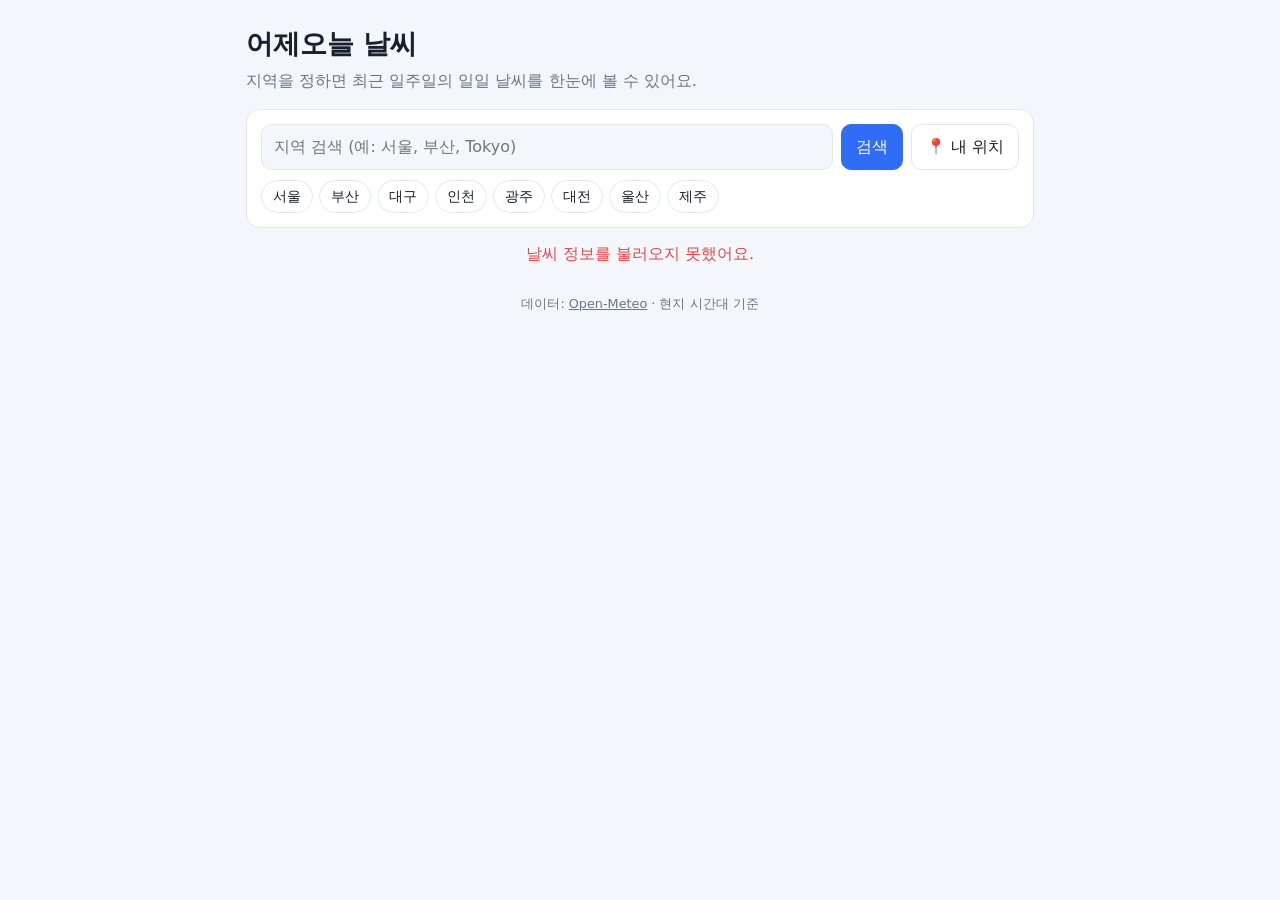
==== index.html @ 9293ef8f "Add daily weather web app (region search, last 3/7 days) Co-Authored-By: Claude Sonnet 5.5 <noreply@" ====
<!doctype html>
<html lang="ko">
<head>
<meta charset="utf-8">
<meta name="viewport" content="width=device-width, initial-scale=1">
<title>어제오늘 날씨</title>
<link rel="stylesheet" href="style.css">
</head>
<body>
<main>
  <header>
    <h1>어제오늘 날씨</h1>
    <p class="sub">지역을 정하면 최근 일주일의 일일 날씨를 한눈에 볼 수 있어요.</p>
  </header>

  <section class="card search">
    <form id="searchForm" autocomplete="off">
      <input id="q" type="search" placeholder="지역 검색 (예: 서울, 부산, Tokyo)" aria-label="지역 검색">
      <button type="submit">검색</button>
      <button type="button" id="geoBtn" title="현재 위치 사용">📍 내 위치</button>
    </form>
    <ul id="results" class="results" hidden></ul>
    <div class="chips" id="presets"></div>
  </section>

  <section id="status" class="status" role="status"></section>

  <section id="view" hidden>
    <div class="head">
      <div>
        <h2 id="place"></h2>
        <p class="muted" id="range"></p>
      </div>
      <div class="seg" role="group" aria-label="기간">
        <button data-days="3">최근 3일</button>
        <button data-days="7" class="on">최근 7일</button>
      </div>
    </div>

    <div class="card chart"><svg id="chart" viewBox="0 0 640 220" role="img" aria-label="일별 기온 그래프"></svg>
      <div class="legend"><span class="hi">● 최고</span><span class="lo">● 최저</span><span class="rain">▮ 강수량</span></div>
    </div>

    <div id="days" class="days"></div>
  </section>

  <footer>데이터: <a href="https://open-meteo.com/" target="_blank" rel="noopener">Open-Meteo</a> · 현지 시간대 기준</footer>
</main>
<script src="app.js"></script>
</body>
</html>
---- style.css ----
:root{--bg:#f3f6fb;--card:#fff;--text:#18202e;--muted:#6b7686;--line:#e3e8f0;--accent:#2f6df6;--hi:#e5484d;--lo:#2f6df6;--rain:#7aa7ff}
@media (prefers-color-scheme:dark){:root{--bg:#0e131b;--card:#171e29;--text:#e8edf4;--muted:#93a0b2;--line:#263041;--accent:#6b97ff;--hi:#ff6b70;--lo:#6b97ff;--rain:#3d5fa8}}
*{box-sizing:border-box}
body{margin:0;background:var(--bg);color:var(--text);font:16px/1.5 -apple-system,"Apple SD Gothic Neo","Noto Sans KR",system-ui,sans-serif}
main{max-width:820px;margin:0 auto;padding:24px 16px 40px}
h1{margin:0;font-size:1.7rem}h2{margin:0;font-size:1.3rem}
.sub,.muted{color:var(--muted);margin:.25rem 0 0}
.card{background:var(--card);border:1px solid var(--line);border-radius:14px;padding:14px;margin-top:16px}
form{display:flex;gap:8px;flex-wrap:wrap}
input{flex:1 1 200px;padding:10px 12px;border:1px solid var(--line);border-radius:10px;background:var(--bg);color:var(--text);font:inherit}
button{font:inherit;padding:10px 14px;border:1px solid var(--line);border-radius:10px;background:var(--card);color:var(--text);cursor:pointer}
button[type=submit]{background:var(--accent);border-color:var(--accent);color:#fff}
button:focus-visible,input:focus-visible{outline:2px solid var(--accent);outline-offset:2px}
.results{list-style:none;margin:10px 0 0;padding:0;border:1px solid var(--line);border-radius:10px;overflow:hidden}
.results li button{width:100%;text-align:left;border:0;border-radius:0;border-bottom:1px solid var(--line)}
.results li:last-child button{border-bottom:0}
.chips{display:flex;gap:6px;flex-wrap:wrap;margin-top:10px}
.chips button{padding:5px 11px;border-radius:99px;font-size:.88rem}
.status{min-height:1.5em;margin-top:14px;color:var(--muted);text-align:center}
.status.err{color:var(--hi)}
.head{display:flex;justify-content:space-between;align-items:flex-end;gap:10px;flex-wrap:wrap;margin-top:8px}
.seg{display:flex}.seg button{border-radius:0}.seg button:first-child{border-radius:10px 0 0 10px}.seg button:last-child{border-radius:0 10px 10px 0;border-left:0}
.seg .on{background:var(--accent);border-color:var(--accent);color:#fff}
.chart svg{width:100%;height:auto;display:block}
.legend{display:flex;gap:14px;justify-content:center;font-size:.82rem;color:var(--muted)}
.legend .hi{color:var(--hi)}.legend .lo{color:var(--lo)}.legend .rain{color:var(--rain)}
.days{display:grid;grid-template-columns:repeat(auto-fill,minmax(150px,1fr));gap:10px;margin-top:16px}
.day{background:var(--card);border:1px solid var(--line);border-radius:14px;padding:12px;text-align:center}
.day.today{border-color:var(--accent);box-shadow:0 0 0 1px var(--accent)}
.day .d{font-weight:600}.day .tag{font-size:.78rem;color:var(--muted)}
.day .ico{font-size:2.2rem;line-height:1.3}
.day .t{font-size:1.1rem}.day .t b{color:var(--hi)}.day .t span{color:var(--lo)}
.day .m{font-size:.82rem;color:var(--muted)}
footer{margin-top:28px;text-align:center;font-size:.8rem;color:var(--muted)}
footer a{color:inherit}
svg text{fill:var(--muted);font-size:11px}
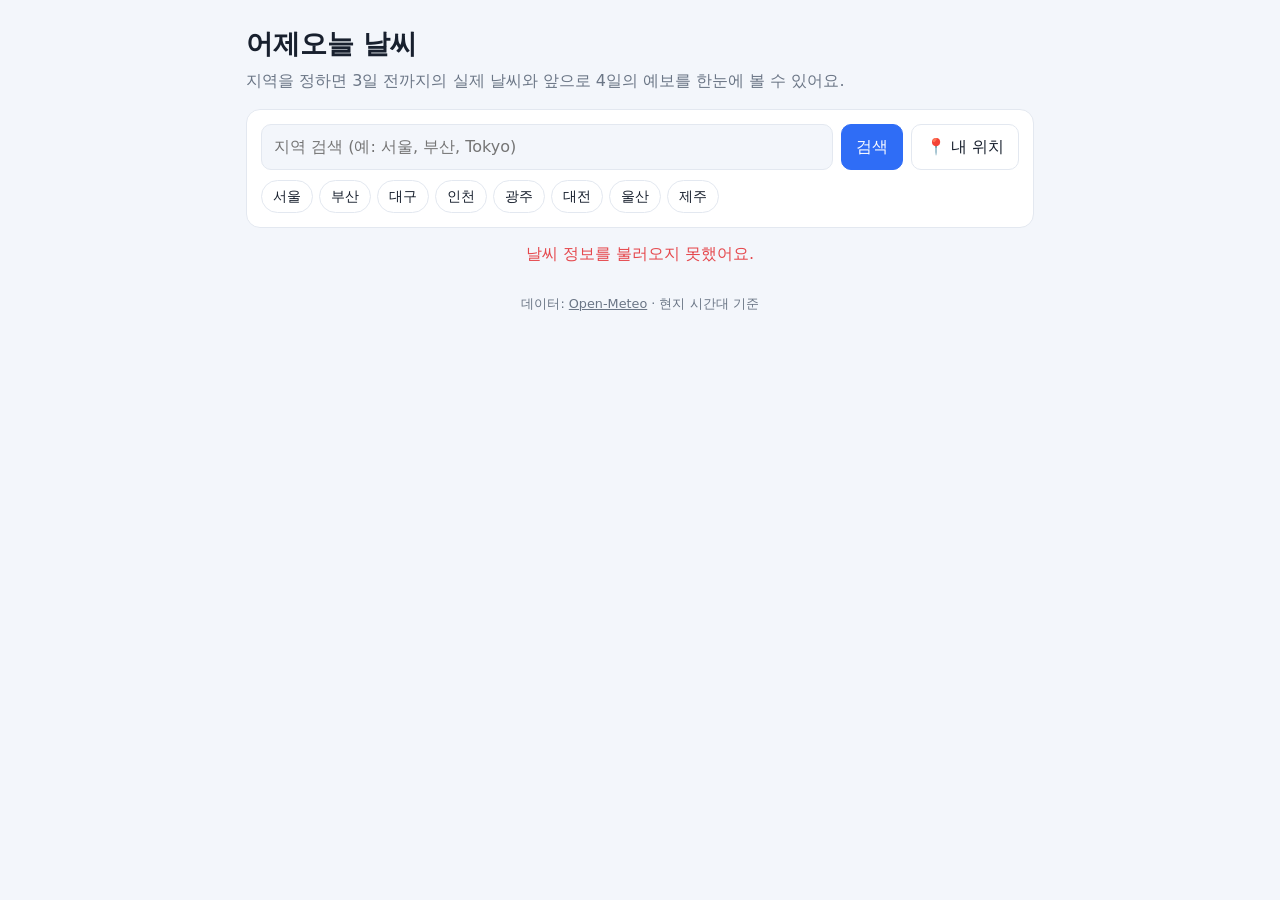
==== commit b6e5e301: "Show 3 days of actuals + today, plus 4-day forecast Co-Authored-By: Claude Sonnet 5.5 <noreply@anthr" ====
--- a/index.html
+++ b/index.html
@@ -10,7 +10,7 @@
 <main>
   <header>
     <h1>어제오늘 날씨</h1>
-    <p class="sub">지역을 정하면 최근 일주일의 일일 날씨를 한눈에 볼 수 있어요.</p>
+    <p class="sub">지역을 정하면 3일 전까지의 실제 날씨와 앞으로 4일의 예보를 한눈에 볼 수 있어요.</p>
   </header>
 
   <section class="card search">
@@ -31,14 +31,10 @@
         <h2 id="place"></h2>
         <p class="muted" id="range"></p>
       </div>
-      <div class="seg" role="group" aria-label="기간">
-        <button data-days="3">최근 3일</button>
-        <button data-days="7" class="on">최근 7일</button>
-      </div>
     </div>
 
     <div class="card chart"><svg id="chart" viewBox="0 0 640 220" role="img" aria-label="일별 기온 그래프"></svg>
-      <div class="legend"><span class="hi">● 최고</span><span class="lo">● 최저</span><span class="rain">▮ 강수량</span></div>
+      <div class="legend"><span class="hi">● 최고</span><span class="lo">● 최저</span><span class="rain">▮ 강수량</span><span>▨ 예보</span></div>
     </div>
 
     <div id="days" class="days"></div>
--- a/style.css
+++ b/style.css
@@ -34,3 +34,5 @@
 footer{margin-top:28px;text-align:center;font-size:.8rem;color:var(--muted)}
 footer a{color:inherit}
 svg text{fill:var(--muted);font-size:11px}
+
+.day.fc{background:color-mix(in srgb,var(--accent) 7%,var(--card));border-style:dashed}
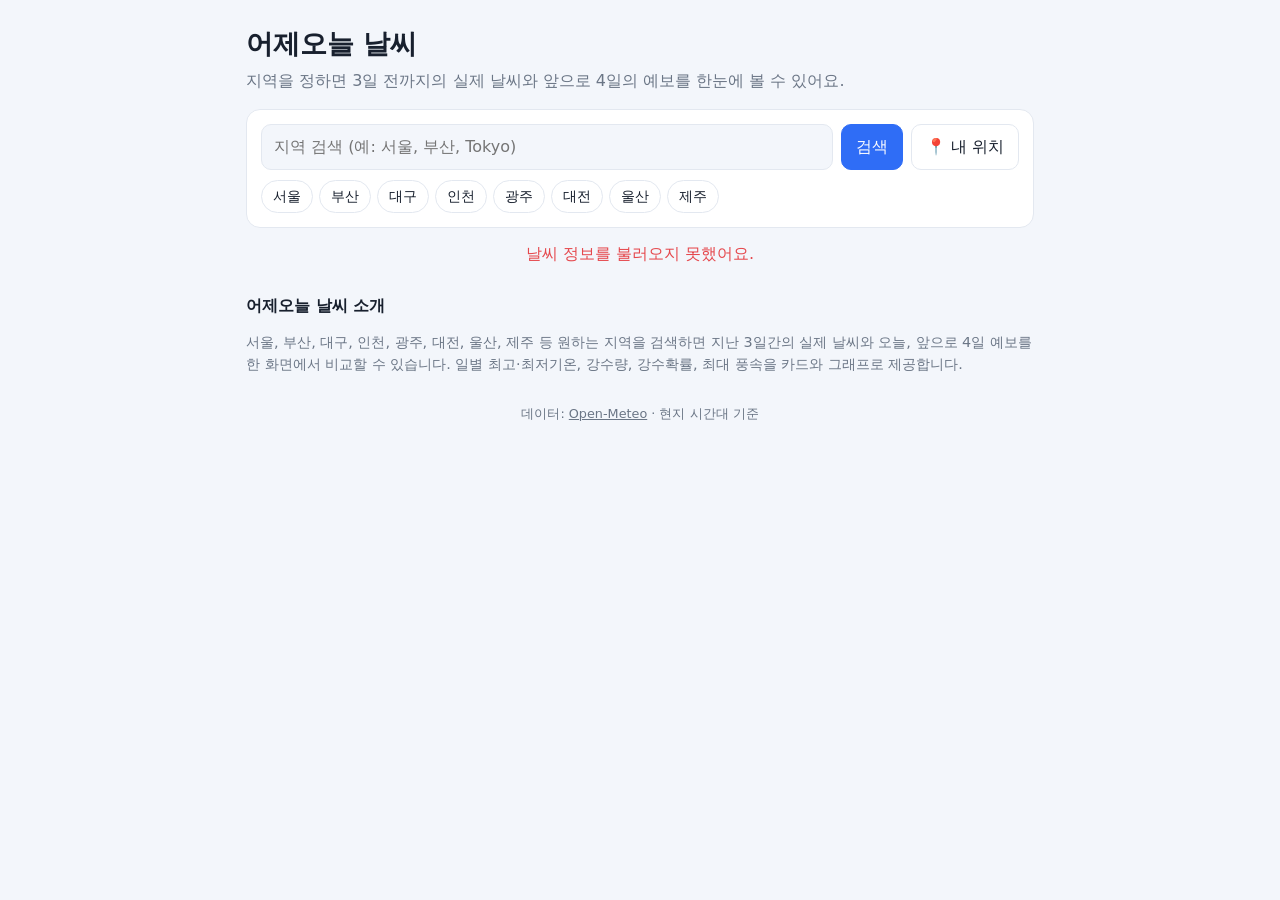
==== commit a4fe6903: "Add SEO: meta/OG/JSON-LD, robots, sitemap, icons Co-Authored-By: Claude Sonnet 5.5 <noreply@anthropi" ====
--- a/index.html
+++ b/index.html
@@ -3,7 +3,23 @@
 <head>
 <meta charset="utf-8">
 <meta name="viewport" content="width=device-width, initial-scale=1">
-<title>어제오늘 날씨</title>
+<title>어제오늘 날씨 - 지역별 최근 3일 실제 날씨와 4일 예보</title>
+<meta name="description" content="지역을 검색하면 3일 전부터 오늘까지의 실제 날씨와 앞으로 4일 예보를 기온·강수량·바람 그래프로 한눈에 확인하세요. 기상청 모델 기반, 가입 불필요.">
+<meta name="keywords" content="날씨, 지난 날씨, 어제 날씨, 주간 날씨, 일주일 날씨, 일기예보, 지역별 날씨, 기온, 강수량">
+<meta name="theme-color" content="#2f6df6">
+<link rel="canonical" href="https://subjobway22-rgb.github.io/Yesterday-Today/">
+<link rel="icon" href="icon.svg" type="image/svg+xml">
+<meta property="og:type" content="website">
+<meta property="og:locale" content="ko_KR">
+<meta property="og:site_name" content="어제오늘 날씨">
+<meta property="og:title" content="어제오늘 날씨 - 최근 3일 실제 날씨와 4일 예보">
+<meta property="og:description" content="지역별 일일 날씨를 지난 3일부터 앞으로 4일까지 한눈에.">
+<meta property="og:url" content="https://subjobway22-rgb.github.io/Yesterday-Today/">
+<meta property="og:image" content="https://subjobway22-rgb.github.io/Yesterday-Today/og.svg">
+<meta name="twitter:card" content="summary">
+<meta name="twitter:title" content="어제오늘 날씨">
+<meta name="twitter:description" content="지역별 일일 날씨를 지난 3일부터 앞으로 4일까지 한눈에.">
+<script type="application/ld+json">{"@context":"https://schema.org","@type":"WebApplication","name":"어제오늘 날씨","url":"https://subjobway22-rgb.github.io/Yesterday-Today/","inLanguage":"ko","applicationCategory":"WeatherApplication","operatingSystem":"Any","offers":{"@type":"Offer","price":"0","priceCurrency":"KRW"},"description":"지역별 최근 3일 실제 날씨와 4일 예보를 보여주는 무료 웹앱"}</script>
 <link rel="stylesheet" href="style.css">
 </head>
 <body>
@@ -40,6 +56,12 @@
     <div id="days" class="days"></div>
   </section>
 
+  <section class="about">
+    <h2>어제오늘 날씨 소개</h2>
+    <p>서울, 부산, 대구, 인천, 광주, 대전, 울산, 제주 등 원하는 지역을 검색하면 지난 3일간의 실제 날씨와 오늘, 앞으로 4일 예보를 한 화면에서 비교할 수 있습니다. 일별 최고·최저기온, 강수량, 강수확률, 최대 풍속을 카드와 그래프로 제공합니다.</p>
+    <noscript><p>이 서비스는 JavaScript가 필요합니다. 브라우저에서 JavaScript를 켜주세요.</p></noscript>
+  </section>
+
   <footer>데이터: <a href="https://open-meteo.com/" target="_blank" rel="noopener">Open-Meteo</a> · 현지 시간대 기준</footer>
 </main>
 <script src="app.js"></script>
--- a/style.css
+++ b/style.css
@@ -36,3 +36,5 @@
 svg text{fill:var(--muted);font-size:11px}
 
 .day.fc{background:color-mix(in srgb,var(--accent) 7%,var(--card));border-style:dashed}
+
+.about{margin-top:28px;color:var(--muted);font-size:.9rem}.about h2{font-size:1rem;color:var(--text)}
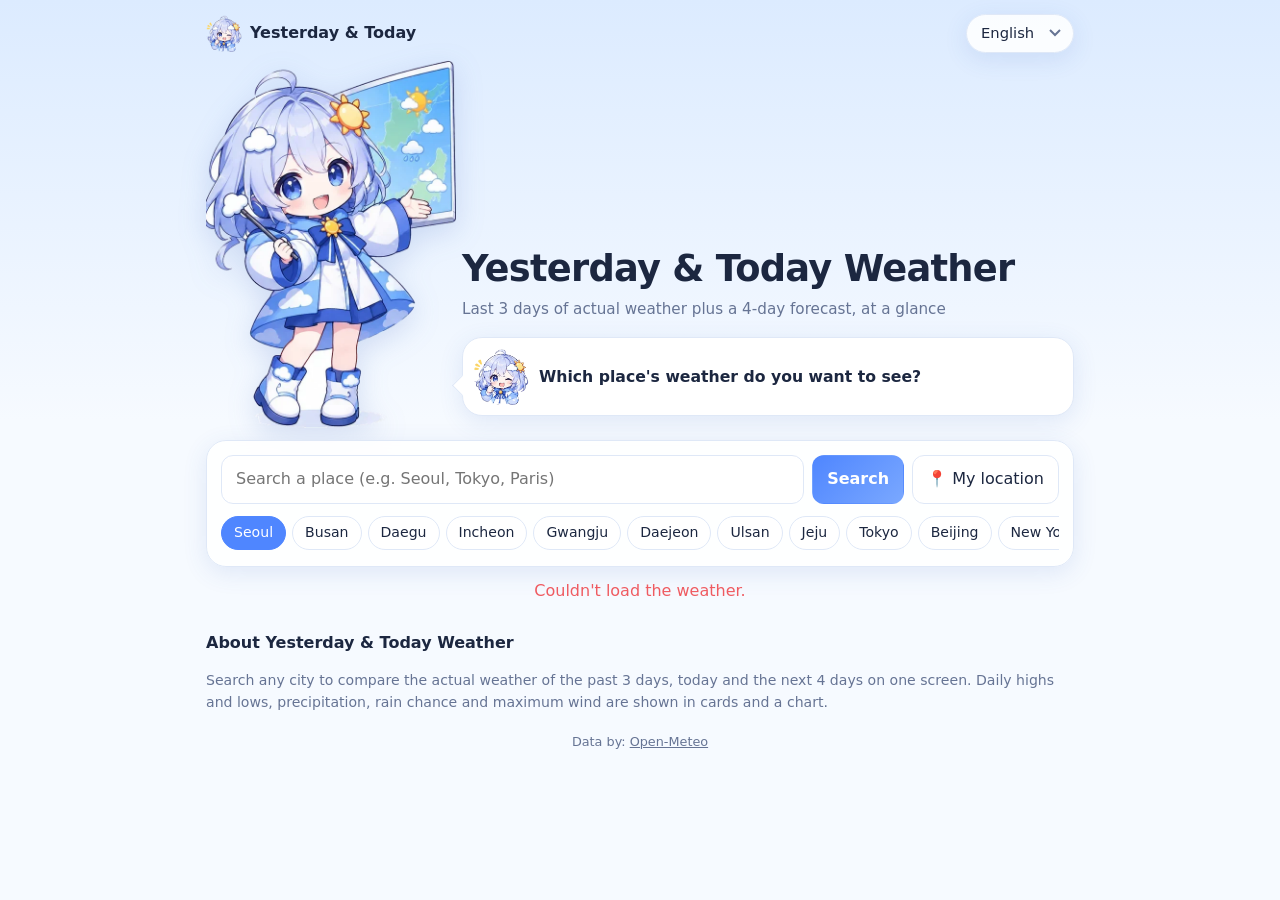
==== commit 365b99f2: "Redesign UI with mascot, i18n (ko/en/ja/zh), faster loading with caching Co-Authored-By: Claude Sonn" ====
--- a/index.html
+++ b/index.html
@@ -5,35 +5,60 @@
 <meta name="viewport" content="width=device-width, initial-scale=1">
 <title>어제오늘 날씨 - 지역별 최근 3일 실제 날씨와 4일 예보</title>
 <meta name="description" content="지역을 검색하면 3일 전부터 오늘까지의 실제 날씨와 앞으로 4일 예보를 기온·강수량·바람 그래프로 한눈에 확인하세요. 기상청 모델 기반, 가입 불필요.">
-<meta name="keywords" content="날씨, 지난 날씨, 어제 날씨, 주간 날씨, 일주일 날씨, 일기예보, 지역별 날씨, 기온, 강수량">
-<meta name="theme-color" content="#2f6df6">
+<meta name="keywords" content="날씨, 지난 날씨, 어제 날씨, 주간 날씨, 일주일 날씨, 일기예보, 지역별 날씨, 기온, 강수량, weather, 天気, 天气">
+<meta name="theme-color" content="#4f86ff">
 <link rel="canonical" href="https://subjobway22-rgb.github.io/Yesterday-Today/">
 <link rel="icon" href="icon.svg" type="image/svg+xml">
+<link rel="icon" href="favicon.ico" sizes="any">
+<link rel="icon" href="favicon-32.png" type="image/png" sizes="32x32">
+<link rel="apple-touch-icon" href="apple-touch-icon.png">
+<link rel="manifest" href="manifest.webmanifest">
 <meta property="og:type" content="website">
 <meta property="og:locale" content="ko_KR">
 <meta property="og:site_name" content="어제오늘 날씨">
 <meta property="og:title" content="어제오늘 날씨 - 최근 3일 실제 날씨와 4일 예보">
 <meta property="og:description" content="지역별 일일 날씨를 지난 3일부터 앞으로 4일까지 한눈에.">
 <meta property="og:url" content="https://subjobway22-rgb.github.io/Yesterday-Today/">
-<meta property="og:image" content="https://subjobway22-rgb.github.io/Yesterday-Today/og.svg">
-<meta name="twitter:card" content="summary">
+<meta property="og:image" content="https://subjobway22-rgb.github.io/Yesterday-Today/og.png">
+<meta property="og:image:width" content="1200">
+<meta property="og:image:height" content="630">
+<meta property="og:image:alt" content="어제오늘 날씨 - 최근 3일 실제 날씨와 4일 예보">
+<meta name="twitter:card" content="summary_large_image">
 <meta name="twitter:title" content="어제오늘 날씨">
 <meta name="twitter:description" content="지역별 일일 날씨를 지난 3일부터 앞으로 4일까지 한눈에.">
-<script type="application/ld+json">{"@context":"https://schema.org","@type":"WebApplication","name":"어제오늘 날씨","url":"https://subjobway22-rgb.github.io/Yesterday-Today/","inLanguage":"ko","applicationCategory":"WeatherApplication","operatingSystem":"Any","offers":{"@type":"Offer","price":"0","priceCurrency":"KRW"},"description":"지역별 최근 3일 실제 날씨와 4일 예보를 보여주는 무료 웹앱"}</script>
+<meta name="twitter:image" content="https://subjobway22-rgb.github.io/Yesterday-Today/og.png">
+<script type="application/ld+json">{"@context":"https://schema.org","@type":"WebApplication","name":"어제오늘 날씨","url":"https://subjobway22-rgb.github.io/Yesterday-Today/","inLanguage":["ko","en","ja","zh-CN"],"applicationCategory":"WeatherApplication","operatingSystem":"Any","offers":{"@type":"Offer","price":"0","priceCurrency":"KRW"},"description":"지역별 최근 3일 실제 날씨와 4일 예보를 보여주는 무료 웹앱"}</script>
+<link rel="preconnect" href="https://api.open-meteo.com" crossorigin>
+<link rel="dns-prefetch" href="https://geocoding-api.open-meteo.com">
+<link rel="preload" as="image" href="img/mascot.webp" type="image/webp">
 <link rel="stylesheet" href="style.css">
 </head>
 <body>
+<div class="sky" aria-hidden="true"><img src="img/i-cloud.webp" class="c1" alt="" width="96" height="73"><img src="img/i-cloud.webp" class="c2" alt="" width="96" height="73"></div>
 <main>
-  <header>
-    <h1>어제오늘 날씨</h1>
-    <p class="sub">지역을 정하면 3일 전까지의 실제 날씨와 앞으로 4일의 예보를 한눈에 볼 수 있어요.</p>
+  <nav class="top">
+    <a class="brand" href="./"><img src="img/face-wink.webp" alt="" width="36" height="37"><span data-i18n="site">어제오늘 날씨</span></a>
+    <label class="lang"><span class="sr" data-i18n="langLabel">언어</span>
+      <select id="lang" aria-label="Language">
+        <option value="ko">한국어</option><option value="en">English</option><option value="ja">日本語</option><option value="zh">简体中文</option>
+      </select>
+    </label>
+  </nav>
+
+  <header class="hero">
+    <img class="mascot" src="img/mascot.webp" alt="" width="520" height="772" fetchpriority="high">
+    <div class="hero-text">
+      <h1 data-i18n="h1">어제오늘 날씨</h1>
+      <p class="sub" data-i18n="sub">3일 전까지의 실제 날씨와 앞으로 4일의 예보를 한눈에</p>
+      <div class="bubble" aria-live="polite"><img id="face" src="img/face-wink.webp" alt="" width="200" height="203"><p id="say" data-i18n="hello">어느 지역 날씨가 궁금해요?</p></div>
+    </div>
   </header>
 
   <section class="card search">
     <form id="searchForm" autocomplete="off">
-      <input id="q" type="search" placeholder="지역 검색 (예: 서울, 부산, Tokyo)" aria-label="지역 검색">
-      <button type="submit">검색</button>
-      <button type="button" id="geoBtn" title="현재 위치 사용">📍 내 위치</button>
+      <input id="q" type="search" data-i18n-ph="ph" placeholder="지역 검색 (예: 서울, 부산, Tokyo)" aria-label="search">
+      <button type="submit" class="primary" data-i18n="go">검색</button>
+      <button type="button" id="geoBtn" data-i18n="myLoc">📍 내 위치</button>
     </form>
     <ul id="results" class="results" hidden></ul>
     <div class="chips" id="presets"></div>
@@ -43,27 +68,24 @@
 
   <section id="view" hidden>
     <div class="head">
-      <div>
-        <h2 id="place"></h2>
-        <p class="muted" id="range"></p>
-      </div>
+      <h2 id="place"></h2>
+      <p class="muted" id="range"></p>
     </div>
-
-    <div class="card chart"><svg id="chart" viewBox="0 0 640 220" role="img" aria-label="일별 기온 그래프"></svg>
-      <div class="legend"><span class="hi">● 최고</span><span class="lo">● 최저</span><span class="rain">▮ 강수량</span><span>▨ 예보</span></div>
+    <div class="card chart"><svg id="chart" viewBox="0 0 640 230" role="img"></svg>
+      <div class="legend"><span class="hi">● <i data-i18n="hi">최고</i></span><span class="lo">● <i data-i18n="lo">최저</i></span><span class="rain">▮ <i data-i18n="rain">강수량</i></span><span class="fc">▨ <i data-i18n="fcst">예보</i></span></div>
     </div>
-
     <div id="days" class="days"></div>
   </section>
 
   <section class="about">
-    <h2>어제오늘 날씨 소개</h2>
-    <p>서울, 부산, 대구, 인천, 광주, 대전, 울산, 제주 등 원하는 지역을 검색하면 지난 3일간의 실제 날씨와 오늘, 앞으로 4일 예보를 한 화면에서 비교할 수 있습니다. 일별 최고·최저기온, 강수량, 강수확률, 최대 풍속을 카드와 그래프로 제공합니다.</p>
-    <noscript><p>이 서비스는 JavaScript가 필요합니다. 브라우저에서 JavaScript를 켜주세요.</p></noscript>
+    <h2 data-i18n="aboutT">어제오늘 날씨 소개</h2>
+    <p data-i18n="aboutB">서울, 부산, 대구, 인천, 광주, 대전, 울산, 제주 등 원하는 지역을 검색하면 지난 3일간의 실제 날씨와 오늘, 앞으로 4일 예보를 한 화면에서 비교할 수 있습니다. 일별 최고·최저기온, 강수량, 강수확률, 최대 풍속을 카드와 그래프로 제공합니다.</p>
+    <noscript><p>이 서비스는 JavaScript가 필요합니다. Please enable JavaScript.</p></noscript>
   </section>
 
-  <footer>데이터: <a href="https://open-meteo.com/" target="_blank" rel="noopener">Open-Meteo</a> · 현지 시간대 기준</footer>
+  <footer><span data-i18n="foot">데이터</span>: <a href="https://open-meteo.com/" target="_blank" rel="noopener">Open-Meteo</a></footer>
 </main>
-<script src="app.js"></script>
+<script src="i18n.js" defer></script>
+<script src="app.js" defer></script>
 </body>
 </html>
--- a/style.css
+++ b/style.css
@@ -1,40 +1,81 @@
-:root{--bg:#f3f6fb;--card:#fff;--text:#18202e;--muted:#6b7686;--line:#e3e8f0;--accent:#2f6df6;--hi:#e5484d;--lo:#2f6df6;--rain:#7aa7ff}
-@media (prefers-color-scheme:dark){:root{--bg:#0e131b;--card:#171e29;--text:#e8edf4;--muted:#93a0b2;--line:#263041;--accent:#6b97ff;--hi:#ff6b70;--lo:#6b97ff;--rain:#3d5fa8}}
+:root{--bg1:#dcebff;--bg2:#f6faff;--card:rgba(255,255,255,.86);--solid:#fff;--text:#1c2740;--muted:#667494;--line:#dfe8f7;--accent:#4f86ff;--accent2:#7aa8ff;--hi:#ef5b61;--lo:#4f86ff;--rain:#8db4ff;--shadow:0 6px 24px rgba(60,100,190,.12)}
+@media (prefers-color-scheme:dark){:root{--bg1:#101a33;--bg2:#0b1222;--card:rgba(25,36,64,.86);--solid:#1a2543;--text:#e9eefb;--muted:#9aa9c7;--line:#2a3a5f;--accent:#7aa5ff;--accent2:#4f86ff;--hi:#ff7479;--lo:#7aa5ff;--rain:#41609e;--shadow:0 6px 24px rgba(0,0,0,.35)}}
 *{box-sizing:border-box}
-body{margin:0;background:var(--bg);color:var(--text);font:16px/1.5 -apple-system,"Apple SD Gothic Neo","Noto Sans KR",system-ui,sans-serif}
-main{max-width:820px;margin:0 auto;padding:24px 16px 40px}
-h1{margin:0;font-size:1.7rem}h2{margin:0;font-size:1.3rem}
-.sub,.muted{color:var(--muted);margin:.25rem 0 0}
-.card{background:var(--card);border:1px solid var(--line);border-radius:14px;padding:14px;margin-top:16px}
+html{-webkit-text-size-adjust:100%}
+body{margin:0;min-height:100vh;color:var(--text);background:linear-gradient(180deg,var(--bg1),var(--bg2) 420px) no-repeat var(--bg2);font:16px/1.55 -apple-system,BlinkMacSystemFont,"Apple SD Gothic Neo","Noto Sans KR","Hiragino Sans","PingFang SC","Microsoft YaHei","Segoe UI",system-ui,sans-serif}
+main{position:relative;max-width:900px;margin:0 auto;padding:14px 16px 40px}
+.sr{position:absolute;width:1px;height:1px;overflow:hidden;clip:rect(0 0 0 0)}
+img{max-width:100%;height:auto}
+
+.sky{position:fixed;inset:0;pointer-events:none;overflow:hidden;z-index:0}
+.sky img{position:absolute;opacity:.35;width:96px;height:auto}
+.sky .c1{top:90px;left:-110px;animation:drift 70s linear infinite}
+.sky .c2{top:260px;left:-110px;width:64px;animation:drift 95s linear -40s infinite}
+@keyframes drift{to{transform:translateX(calc(100vw + 260px))}}
+main>*{position:relative;z-index:1}
+
+.top{display:flex;justify-content:space-between;align-items:center;gap:10px}
+.brand{display:flex;align-items:center;gap:8px;color:inherit;text-decoration:none;font-weight:700}
+.brand img{width:36px;height:auto}
+.lang select{appearance:none;-webkit-appearance:none;font:inherit;font-size:.92rem;color:var(--text);background:var(--card) url("data:image/svg+xml,%3Csvg xmlns='http://www.w3.org/2000/svg' width='12' height='8'%3E%3Cpath d='M1 1l5 5 5-5' fill='none' stroke='%23667494' stroke-width='2'/%3E%3C/svg%3E") no-repeat right 12px center;border:1px solid var(--line);border-radius:99px;padding:7px 32px 7px 14px;cursor:pointer;box-shadow:var(--shadow)}
+select:focus-visible,input:focus-visible,button:focus-visible,a:focus-visible{outline:2px solid var(--accent);outline-offset:2px}
+
+.hero{display:flex;align-items:flex-end;gap:6px;margin-top:6px}
+.mascot{width:min(42vw,250px);flex:none;filter:drop-shadow(0 8px 14px rgba(60,100,190,.18));animation:bob 4s ease-in-out infinite;align-self:flex-end}
+@keyframes bob{50%{transform:translateY(-6px)}}
+.hero-text{flex:1;min-width:0;padding-bottom:14px}
+h1{margin:0;font-size:clamp(1.5rem,5.5vw,2.3rem);line-height:1.2;letter-spacing:-.02em}
+h2{margin:0;font-size:1.25rem}
+.sub{margin:.4rem 0 0;color:var(--muted);font-size:.95rem}
+.muted{margin:.15rem 0 0;color:var(--muted);font-size:.9rem}
+.bubble{position:relative;display:flex;align-items:center;gap:10px;margin-top:16px;padding:10px 14px 10px 10px;background:var(--solid);border:1px solid var(--line);border-radius:20px;box-shadow:var(--shadow)}
+.bubble::before{content:"";position:absolute;left:-8px;bottom:22px;width:14px;height:14px;background:var(--solid);border-left:1px solid var(--line);border-bottom:1px solid var(--line);transform:rotate(45deg)}
+.bubble img{width:56px;height:auto;flex:none}
+.bubble p{margin:0;font-weight:600;font-size:.98rem;line-height:1.4}
+
+.card{background:var(--card);border:1px solid var(--line);border-radius:20px;padding:14px;box-shadow:var(--shadow);backdrop-filter:blur(6px);-webkit-backdrop-filter:blur(6px)}
+.search{margin-top:10px}
 form{display:flex;gap:8px;flex-wrap:wrap}
-input{flex:1 1 200px;padding:10px 12px;border:1px solid var(--line);border-radius:10px;background:var(--bg);color:var(--text);font:inherit}
-button{font:inherit;padding:10px 14px;border:1px solid var(--line);border-radius:10px;background:var(--card);color:var(--text);cursor:pointer}
-button[type=submit]{background:var(--accent);border-color:var(--accent);color:#fff}
-button:focus-visible,input:focus-visible{outline:2px solid var(--accent);outline-offset:2px}
-.results{list-style:none;margin:10px 0 0;padding:0;border:1px solid var(--line);border-radius:10px;overflow:hidden}
-.results li button{width:100%;text-align:left;border:0;border-radius:0;border-bottom:1px solid var(--line)}
+input{flex:1 1 200px;min-width:0;padding:11px 14px;border:1px solid var(--line);border-radius:12px;background:var(--solid);color:var(--text);font:inherit}
+button{font:inherit;padding:10px 14px;border:1px solid var(--line);border-radius:12px;background:var(--solid);color:var(--text);cursor:pointer;transition:transform .12s,background .12s}
+button:hover{transform:translateY(-1px)}
+button.primary{background:linear-gradient(135deg,var(--accent),var(--accent2));border-color:transparent;color:#fff;font-weight:600}
+.results{list-style:none;margin:10px 0 0;padding:0;border:1px solid var(--line);border-radius:12px;overflow:hidden;background:var(--solid)}
+.results li button{width:100%;text-align:left;border:0;border-radius:0;border-bottom:1px solid var(--line);background:transparent}
 .results li:last-child button{border-bottom:0}
-.chips{display:flex;gap:6px;flex-wrap:wrap;margin-top:10px}
-.chips button{padding:5px 11px;border-radius:99px;font-size:.88rem}
-.status{min-height:1.5em;margin-top:14px;color:var(--muted);text-align:center}
+.chips{display:flex;gap:6px;margin-top:12px;overflow-x:auto;padding-bottom:2px;scrollbar-width:none}
+.chips::-webkit-scrollbar{display:none}
+.chips button{flex:none;padding:5px 12px;border-radius:99px;font-size:.88rem}
+.chips button.on{background:var(--accent);border-color:var(--accent);color:#fff}
+.status{min-height:1.5em;margin-top:12px;color:var(--muted);text-align:center}
 .status.err{color:var(--hi)}
-.head{display:flex;justify-content:space-between;align-items:flex-end;gap:10px;flex-wrap:wrap;margin-top:8px}
-.seg{display:flex}.seg button{border-radius:0}.seg button:first-child{border-radius:10px 0 0 10px}.seg button:last-child{border-radius:0 10px 10px 0;border-left:0}
-.seg .on{background:var(--accent);border-color:var(--accent);color:#fff}
+
+.head{margin:14px 2px 0}
+.chart{margin-top:10px;padding:12px 8px 8px}
 .chart svg{width:100%;height:auto;display:block}
-.legend{display:flex;gap:14px;justify-content:center;font-size:.82rem;color:var(--muted)}
-.legend .hi{color:var(--hi)}.legend .lo{color:var(--lo)}.legend .rain{color:var(--rain)}
-.days{display:grid;grid-template-columns:repeat(auto-fill,minmax(150px,1fr));gap:10px;margin-top:16px}
-.day{background:var(--card);border:1px solid var(--line);border-radius:14px;padding:12px;text-align:center}
-.day.today{border-color:var(--accent);box-shadow:0 0 0 1px var(--accent)}
-.day .d{font-weight:600}.day .tag{font-size:.78rem;color:var(--muted)}
-.day .ico{font-size:2.2rem;line-height:1.3}
-.day .t{font-size:1.1rem}.day .t b{color:var(--hi)}.day .t span{color:var(--lo)}
-.day .m{font-size:.82rem;color:var(--muted)}
-footer{margin-top:28px;text-align:center;font-size:.8rem;color:var(--muted)}
-footer a{color:inherit}
+.legend{display:flex;gap:14px;justify-content:center;flex-wrap:wrap;font-size:.8rem;color:var(--muted)}
+.legend i{font-style:normal}.legend .hi{color:var(--hi)}.legend .lo{color:var(--lo)}.legend .rain{color:var(--rain)}
 svg text{fill:var(--muted);font-size:11px}
 
-.day.fc{background:color-mix(in srgb,var(--accent) 7%,var(--card));border-style:dashed}
+.days{display:grid;grid-template-columns:repeat(2,1fr);gap:10px;margin-top:12px}
+@media (min-width:560px){.days{grid-template-columns:repeat(4,1fr)}}
+.day{position:relative;background:var(--card);border:1px solid var(--line);border-radius:18px;padding:12px 8px 10px;text-align:center;box-shadow:var(--shadow);content-visibility:auto}
+.day.fc{border-style:dashed;border-color:var(--accent2)}
+.day.today{border:2px solid var(--accent);background:var(--solid)}
+.day .d{font-weight:700;font-size:.95rem}
+.day .tag{font-size:.78rem;color:var(--muted)}
+.badge{display:inline-block;margin-top:4px;padding:1px 9px;border-radius:99px;font-size:.72rem;font-weight:600;background:#e8f0ff;color:#3a62c8}
+.fc .badge{background:#fff1d6;color:#b36b00}
+@media (prefers-color-scheme:dark){.badge{background:#243a6b;color:#bcd0ff}.fc .badge{background:#4a3a1a;color:#ffd28a}}
+.wi{display:flex;align-items:center;justify-content:center;height:68px;margin:6px 0 2px;position:relative}
+.wi img{width:58px;height:auto}
+.wi.partly img.s{position:absolute;width:42px;left:calc(50% - 34px);top:4px}
+.wi.partly img.c{position:absolute;width:52px;left:calc(50% - 20px);top:22px}
+.day .cn{font-size:.88rem}
+.day .t{font-size:1.15rem;margin:2px 0}.day .t b{color:var(--hi)}.day .t span{color:var(--lo)}
+.day .m{font-size:.78rem;color:var(--muted);line-height:1.45}
 
-.about{margin-top:28px;color:var(--muted);font-size:.9rem}.about h2{font-size:1rem;color:var(--text)}
+.about{margin-top:28px;color:var(--muted);font-size:.88rem}.about h2{font-size:1rem;color:var(--text)}
+footer{margin-top:18px;text-align:center;font-size:.8rem;color:var(--muted)}footer a{color:inherit}
+@media (prefers-reduced-motion:reduce){*{animation:none!important;transition:none!important}}
+.chart{overflow-x:auto}.chart svg{min-width:560px}
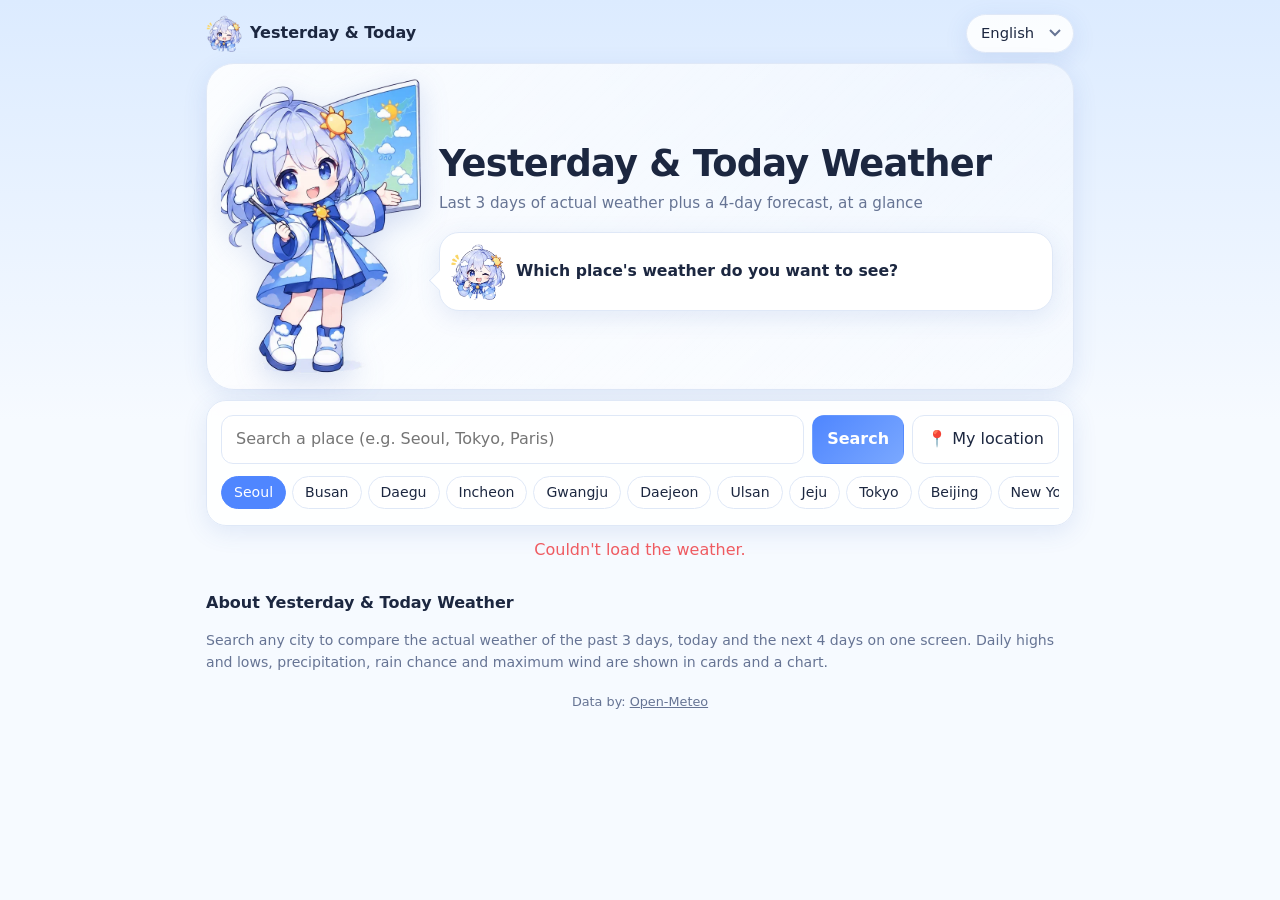
==== commit b35a970a: "Cache-bust CSS/JS so browsers pick up the redesign Co-Authored-By: Claude Sonnet 5.5 <noreply@anthro" ====
--- a/index.html
+++ b/index.html
@@ -31,7 +31,7 @@
 <link rel="preconnect" href="https://api.open-meteo.com" crossorigin>
 <link rel="dns-prefetch" href="https://geocoding-api.open-meteo.com">
 <link rel="preload" as="image" href="img/mascot.webp" type="image/webp">
-<link rel="stylesheet" href="style.css">
+<link rel="stylesheet" href="style.css?v=268fb56">
 </head>
 <body>
 <div class="sky" aria-hidden="true"><img src="img/i-cloud.webp" class="c1" alt="" width="96" height="73"><img src="img/i-cloud.webp" class="c2" alt="" width="96" height="73"></div>
@@ -85,7 +85,7 @@
 
   <footer><span data-i18n="foot">데이터</span>: <a href="https://open-meteo.com/" target="_blank" rel="noopener">Open-Meteo</a></footer>
 </main>
-<script src="i18n.js" defer></script>
-<script src="app.js" defer></script>
+<script src="i18n.js?v=268fb56" defer></script>
+<script src="app.js?v=268fb56" defer></script>
 </body>
 </html>
--- a/style.css
+++ b/style.css
@@ -20,10 +20,10 @@
 .lang select{appearance:none;-webkit-appearance:none;font:inherit;font-size:.92rem;color:var(--text);background:var(--card) url("data:image/svg+xml,%3Csvg xmlns='http://www.w3.org/2000/svg' width='12' height='8'%3E%3Cpath d='M1 1l5 5 5-5' fill='none' stroke='%23667494' stroke-width='2'/%3E%3C/svg%3E") no-repeat right 12px center;border:1px solid var(--line);border-radius:99px;padding:7px 32px 7px 14px;cursor:pointer;box-shadow:var(--shadow)}
 select:focus-visible,input:focus-visible,button:focus-visible,a:focus-visible{outline:2px solid var(--accent);outline-offset:2px}
 
-.hero{display:flex;align-items:flex-end;gap:6px;margin-top:6px}
-.mascot{width:min(42vw,250px);flex:none;filter:drop-shadow(0 8px 14px rgba(60,100,190,.18));animation:bob 4s ease-in-out infinite;align-self:flex-end}
+.hero{display:grid;grid-template-columns:auto 1fr;align-items:center;gap:8px 18px;margin-top:10px;padding:14px 20px 14px 14px;background:linear-gradient(135deg,var(--card),rgba(255,255,255,.35));border:1px solid var(--line);border-radius:28px;box-shadow:var(--shadow)}
+.mascot{display:block;width:min(34vw,200px);height:auto;filter:drop-shadow(0 8px 14px rgba(60,100,190,.2));animation:bob 4s ease-in-out infinite}
 @keyframes bob{50%{transform:translateY(-6px)}}
-.hero-text{flex:1;min-width:0;padding-bottom:14px}
+.hero-text{min-width:0}
 h1{margin:0;font-size:clamp(1.5rem,5.5vw,2.3rem);line-height:1.2;letter-spacing:-.02em}
 h2{margin:0;font-size:1.25rem}
 .sub{margin:.4rem 0 0;color:var(--muted);font-size:.95rem}
@@ -61,7 +61,7 @@
 @media (min-width:560px){.days{grid-template-columns:repeat(4,1fr)}}
 .day{position:relative;background:var(--card);border:1px solid var(--line);border-radius:18px;padding:12px 8px 10px;text-align:center;box-shadow:var(--shadow);content-visibility:auto}
 .day.fc{border-style:dashed;border-color:var(--accent2)}
-.day.today{border:2px solid var(--accent);background:var(--solid)}
+.day.today{border-color:var(--accent);box-shadow:0 0 0 2px var(--accent),var(--shadow);background:var(--solid)}
 .day .d{font-weight:700;font-size:.95rem}
 .day .tag{font-size:.78rem;color:var(--muted)}
 .badge{display:inline-block;margin-top:4px;padding:1px 9px;border-radius:99px;font-size:.72rem;font-weight:600;background:#e8f0ff;color:#3a62c8}
@@ -79,3 +79,4 @@
 footer{margin-top:18px;text-align:center;font-size:.8rem;color:var(--muted)}footer a{color:inherit}
 @media (prefers-reduced-motion:reduce){*{animation:none!important;transition:none!important}}
 .chart{overflow-x:auto}.chart svg{min-width:560px}
+@media (max-width:480px){.hero{grid-template-columns:1fr;justify-items:center;text-align:center;padding:12px}.mascot{width:min(62vw,230px)}.bubble{text-align:left}.bubble::before{left:50%;bottom:auto;top:-8px;margin-left:-7px;transform:rotate(135deg)}}
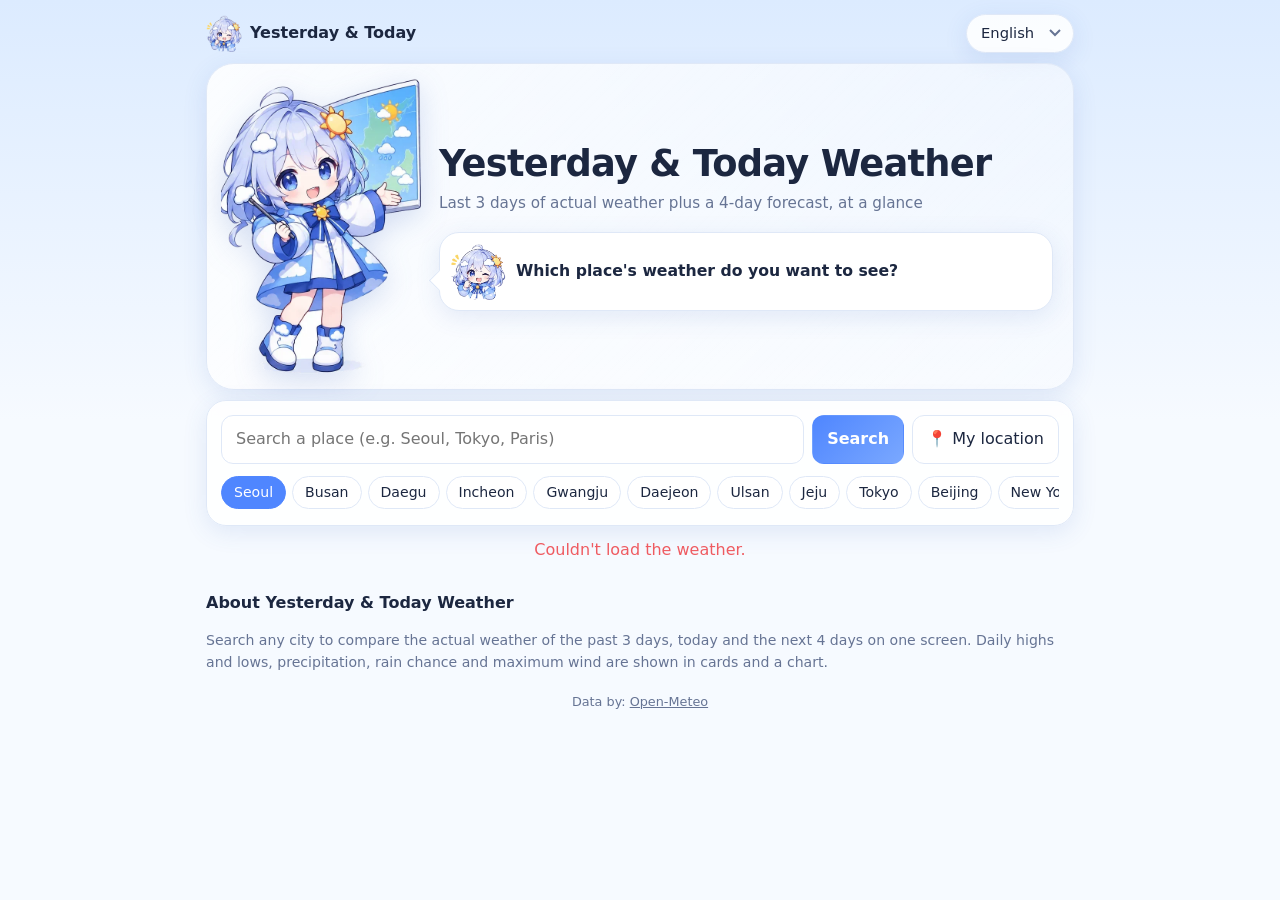
==== commit b9a08905: "SEO: keep Korean metadata for crawlers, skip API/error text for bots, add sitemap lastmod Co-Authore" ====
--- a/index.html
+++ b/index.html
@@ -31,7 +31,7 @@
 <link rel="preconnect" href="https://api.open-meteo.com" crossorigin>
 <link rel="dns-prefetch" href="https://geocoding-api.open-meteo.com">
 <link rel="preload" as="image" href="img/mascot.webp" type="image/webp">
-<link rel="stylesheet" href="style.css?v=268fb56">
+<link rel="stylesheet" href="style.css?v=b35a970">
 </head>
 <body>
 <div class="sky" aria-hidden="true"><img src="img/i-cloud.webp" class="c1" alt="" width="96" height="73"><img src="img/i-cloud.webp" class="c2" alt="" width="96" height="73"></div>
@@ -85,7 +85,7 @@
 
   <footer><span data-i18n="foot">데이터</span>: <a href="https://open-meteo.com/" target="_blank" rel="noopener">Open-Meteo</a></footer>
 </main>
-<script src="i18n.js?v=268fb56" defer></script>
-<script src="app.js?v=268fb56" defer></script>
+<script src="i18n.js?v=b35a970" defer></script>
+<script src="app.js?v=b35a970" defer></script>
 </body>
 </html>
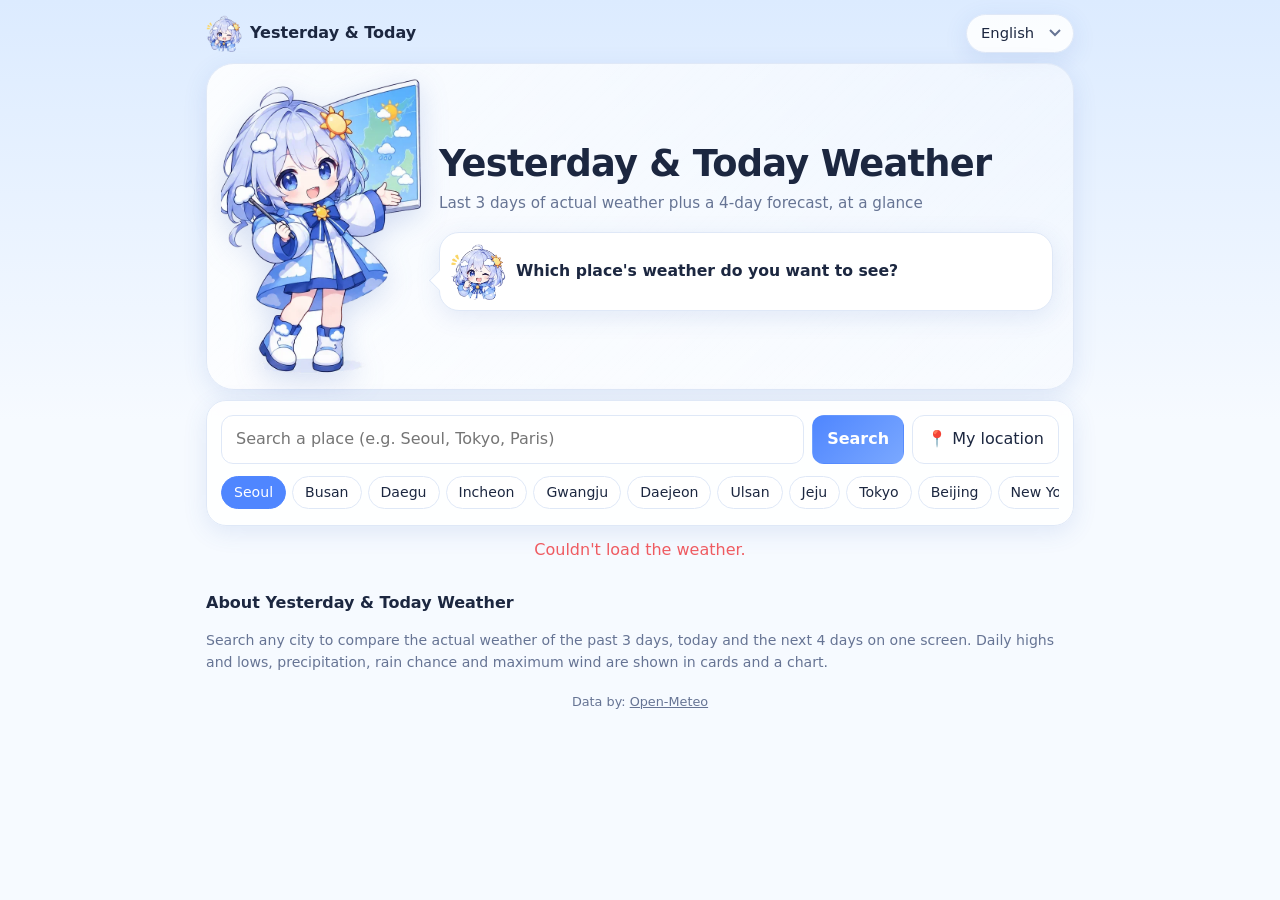
==== commit e321e3f5: "Detect Google-InspectionTool and other crawlers so they see the Korean static page Co-Authored-By: C" ====
--- a/index.html
+++ b/index.html
@@ -31,7 +31,7 @@
 <link rel="preconnect" href="https://api.open-meteo.com" crossorigin>
 <link rel="dns-prefetch" href="https://geocoding-api.open-meteo.com">
 <link rel="preload" as="image" href="img/mascot.webp" type="image/webp">
-<link rel="stylesheet" href="style.css?v=b35a970">
+<link rel="stylesheet" href="style.css?v=b9a0890">
 </head>
 <body>
 <div class="sky" aria-hidden="true"><img src="img/i-cloud.webp" class="c1" alt="" width="96" height="73"><img src="img/i-cloud.webp" class="c2" alt="" width="96" height="73"></div>
@@ -85,7 +85,7 @@
 
   <footer><span data-i18n="foot">데이터</span>: <a href="https://open-meteo.com/" target="_blank" rel="noopener">Open-Meteo</a></footer>
 </main>
-<script src="i18n.js?v=b35a970" defer></script>
-<script src="app.js?v=b35a970" defer></script>
+<script src="i18n.js?v=b9a0890" defer></script>
+<script src="app.js?v=b9a0890" defer></script>
 </body>
 </html>
